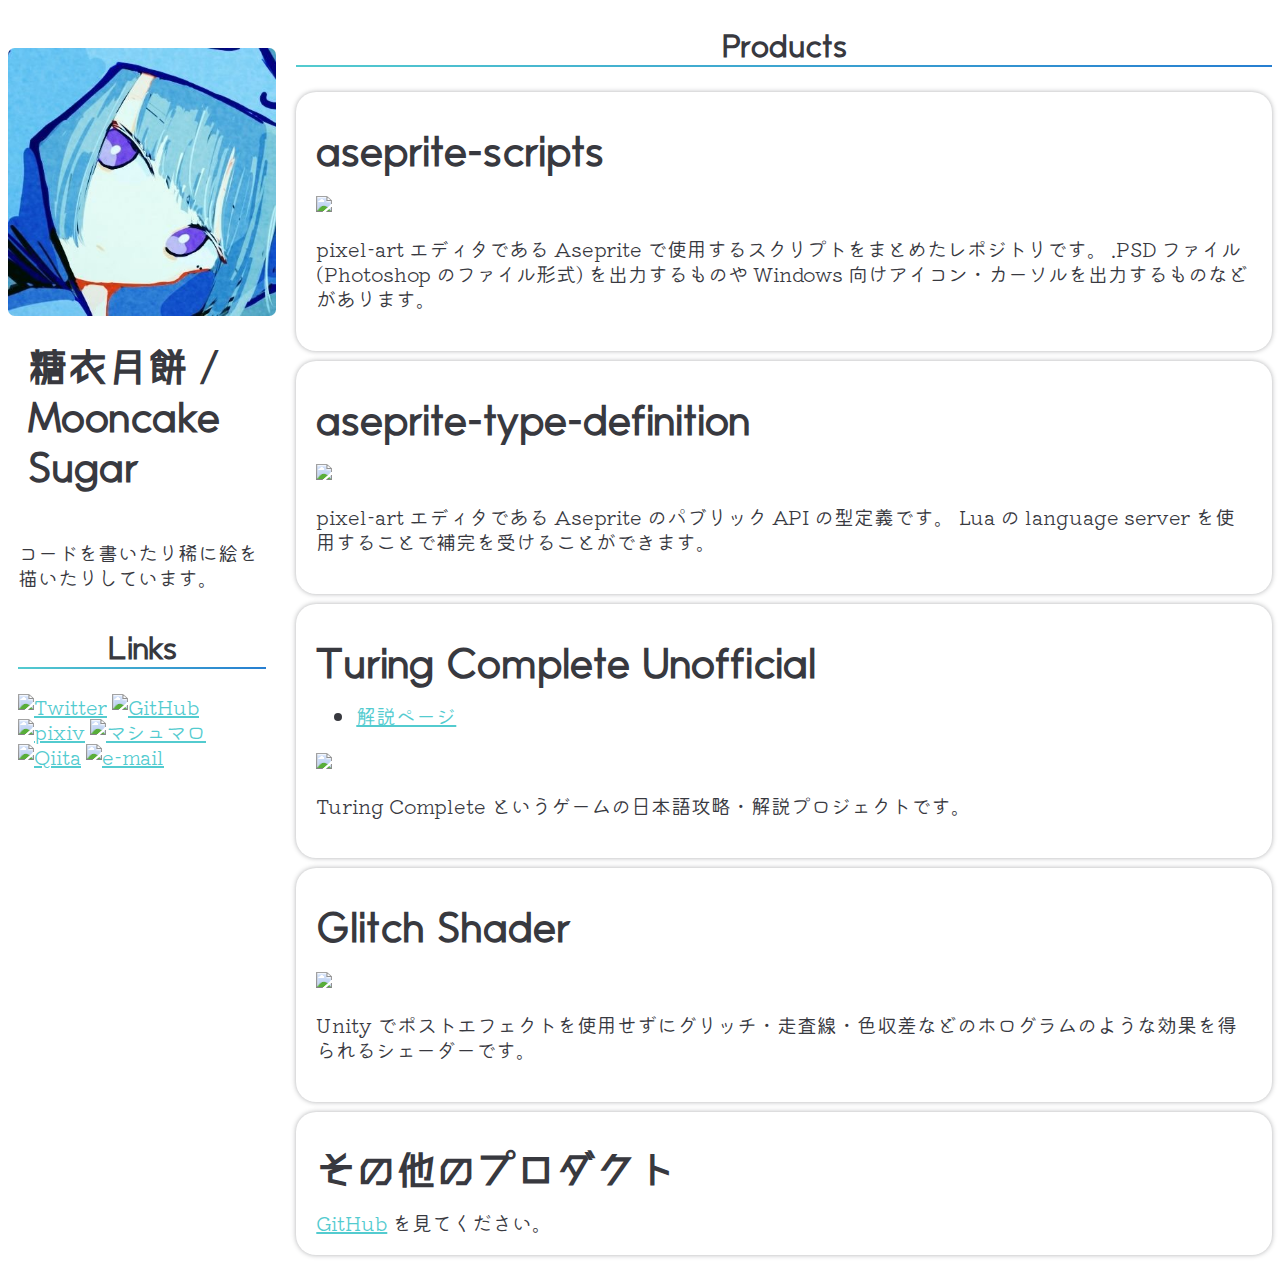
==== index.html @ 3fd4d6c6 "deploy: 6a6ecc25955615f73fea6ab9edac97000a25f76e" ====
<!DOCTYPE html>
<html lang="en">
<head>
  <meta charset="UTF-8">
  <meta http-equiv="X-UA-Compatible" content="IE=edge">
  <meta name="viewport" content="width=device-width, initial-scale=1.0">
  <title>糖衣月餅 / Mooncake Sugar</title>
  <script src="main.js"></script>
  <link rel="stylesheet" href="style/style.css">
  <link rel="stylesheet" href="style/fonts.css">

  <!-- google fonts -->
  <link rel="preconnect" href="https://fonts.googleapis.com">
  <link rel="preconnect" href="https://fonts.gstatic.com" crossorigin>
  <link href="https://fonts.googleapis.com/css2?family=Kiwi+Maru&display=swap" rel="stylesheet">
</head>
<body>
  <main>
    <div id="layout_sidebar">
      <img class="profile" src="imgs/profile.jpg" alt="">
      <h1><span class="no-warp">糖衣月餅</span><span class="divider"> / </span><span class="no-wrap">Mooncake Sugar</span></h1>

      <section>
        <p>
          コードを書いたり稀に絵を描いたりしています。
        </p>
      </section>

      <section>
        <h2>Links</h2>

        <nav>
          <a class="link-badge" href="https://twitter.com/Tsukina_7mochi"><img src="https://img.shields.io/badge/Twitter-%40Tsukina__7mochi-blue?style=flat&logo=twitter" alt="Twitter"></a>
          <a class="link-badge" href="https://github.com/Tsukina-7mochi"><img src="https://img.shields.io/badge/GitHub-Tsukina--7mochi-%2324292f?style=flat&logo=github" alt="GitHub"></a>
          <a class="link-badge" href="https://www.pixiv.net/en/users/16722972"><img src="https://img.shields.io/badge/pixiv-16722972-%230096FA?style=flat&logo=pixiv" alt="pixiv"></a>
          <a class="link-badge" href="https://marshmallow-qa.com/Tsukina_7mochi"><img src="https://img.shields.io/badge/%E3%83%9E%E3%82%B7%E3%83%A5%E3%83%9E%E3%83%AD-Tsukina__7mochi-%23f3969a?style=flat" alt="マシュマロ"></a>
          <a class="link-badge" href="https://qiita.com/Tsukina_7mochi"><img src="https://img.shields.io/badge/Qiita-Tsukina__7mochi-%2355c500?style=flat&logo=qiita" alt="Qiita"></a>
          <a class="link-badge" href="mailto:Tsukina7mochi@gmail.com"><img src="https://img.shields.io/badge/e--mail-Tsukina7mochi%40gmail.com-%23de3838?style=flat&logo=gmail" alt="e-mail"></a>
        </nav>
      </section>
    </div>

    <div id="layout_main">
      <section>
        <h2>Products</h2>

        <article>
          <h1>aseprite-scripts</h1>

          <section>
            <a class="gh-card" href="https://github.com/Tsukina-7mochi/aseprite-scripts"><img src="https://gh-card.dev/repos/Tsukina-7mochi/aseprite-scripts.svg"></a>
          </section>

          <section>
            <p>
              pixel-art エディタである Aseprite で使用するスクリプトをまとめたレポジトリです。
              .PSD ファイル (Photoshop のファイル形式) を出力するものや Windows 向けアイコン・カーソルを出力するものなどがあります。
            </p>
          </section>
        </article>

        <article>
          <h1>aseprite-type-definition</h1>

          <section>
            <a class="gh-card" href="https://github.com/Tsukina-7mochi/aseprite-type-definition"><img src="https://gh-card.dev/repos/Tsukina-7mochi/aseprite-type-definition.svg"></a>
          </section>

          <section>
            <p>
              pixel-art エディタである Aseprite のパブリック API の型定義です。
              Lua の language server を使用することで補完を受けることができます。
            </p>
          </section>
        </article>

        <article>
          <h1>Turing Complete Unofficial</h1>

          <section>
            <ul>
              <li><a class="gh-card" href="https://tsukina-7mochi.github.io/turing-complete-unofficial/">解説ページ</a></li>
            </ul>

            <a class="gh-card" href="https://github.com/Tsukina-7mochi/turing-complete-unofficial"><img src="https://gh-card.dev/repos/Tsukina-7mochi/turing-complete-unofficial.svg"></a>
          </section>

          <section>
            <p>
              Turing Complete というゲームの日本語攻略・解説プロジェクトです。
            </p>
          </section>
        </article>

        <article>
          <h1>Glitch Shader</h1>

          <section>
            <a class="gh-card" href="https://github.com/Tsukina-7mochi/glitch-shader"><img src="https://gh-card.dev/repos/Tsukina-7mochi/glitch-shader.svg"></a>
          </section>

          <section>
            <p>Unity でポストエフェクトを使用せずにグリッチ・走査線・色収差などのホログラムのような効果を得られるシェーダーです。</p>
          </section>
        </article>

        <article>
          <h1>その他のプロダクト</h1>

          <a href="https://github.com/Tsukina-7mochi">GitHub</a> を見てください。
        </article>
      </section>
    </div>
  </main>
</body>
</html>
---- style/style.css ----
body{--c-bg:#FFFFFF;--c-bg-hover:#fafafa;--c-bg-active:whitesmoke;--c-main:#38393f;--c-link:#53cbcf;--c-link-visited:#e7961b;--c-border:#aeb4b6}body.dark{--c-bg:#38393f;--c-bg-hover:#3d3e44;--c-bg-active:#42434a;--c-main:whitesmoke;--c-link:#53cbcf;--c-link-visited:#e7961b;--c-border:#aeb4b6}body{background-color:var(--c-bg);color:var(--c-main)}body a{color:var(--c-link)}body a:visited{color:var(--c-link-visited)}div.no-wrap{word-break:keep-all}a.gh-card>img{display:inline-block;max-width:100%}main{display:flex;gap:1em;max-width:1600px;margin:0 auto;flex-direction:row;font-size:20px;line-height:1.25em;font-family:Kiwi Maru,Arial,Helvetica,sans-serif;font-weight:300}main h1,main h2,main h3,main h4,main h5,main h6{font-family:Makinas-4-Flat,Arial,Helvetica,sans-serif}@media screen and (max-width: 960px){main{flex-direction:column;line-height:1.5em}}main>#layout_sidebar{max-width:380px;display:flex;flex-direction:column;align-items:center}@media screen and (max-width: 960px){main>#layout_sidebar{max-width:40em;margin:0 auto}}main>#layout_sidebar>*{margin-left:.5em;margin-right:.5em}main>#layout_sidebar>h1{line-height:1.25em}main>#layout_sidebar>section>h2{text-align:center}main>#layout_sidebar>section>h2:after{display:block;width:100%;height:2px;margin-top:.25em;content:"";background:linear-gradient(to right,#53cbcf,#267ed1)}main>#layout_sidebar>img.profile{margin-top:2em;max-width:300px;width:100%;border-radius:2.5%}main>#layout_main>section>h2{text-align:center}main>#layout_main>section>h2:after{display:block;width:100%;height:2px;margin-top:.25em;content:"";background:linear-gradient(to right,#53cbcf,#267ed1)}main>#layout_main article{border-radius:1em;box-shadow:0 0 5px #38393f66;padding:1em}main>#layout_main article+article{margin-top:.5em}@media screen and (max-width: 960px){main>#layout_main{max-width:60em}}
/*# sourceMappingURL=style.css.map */
---- style/fonts.css ----
@font-face {
  font-family: 'Makinas-4-Flat';
  src: url('../fonts/Makinas-4-Flat.ttf') format('ttf'),
       url('../fonts/Makinas-4-Flat.woff') format('woff');
}
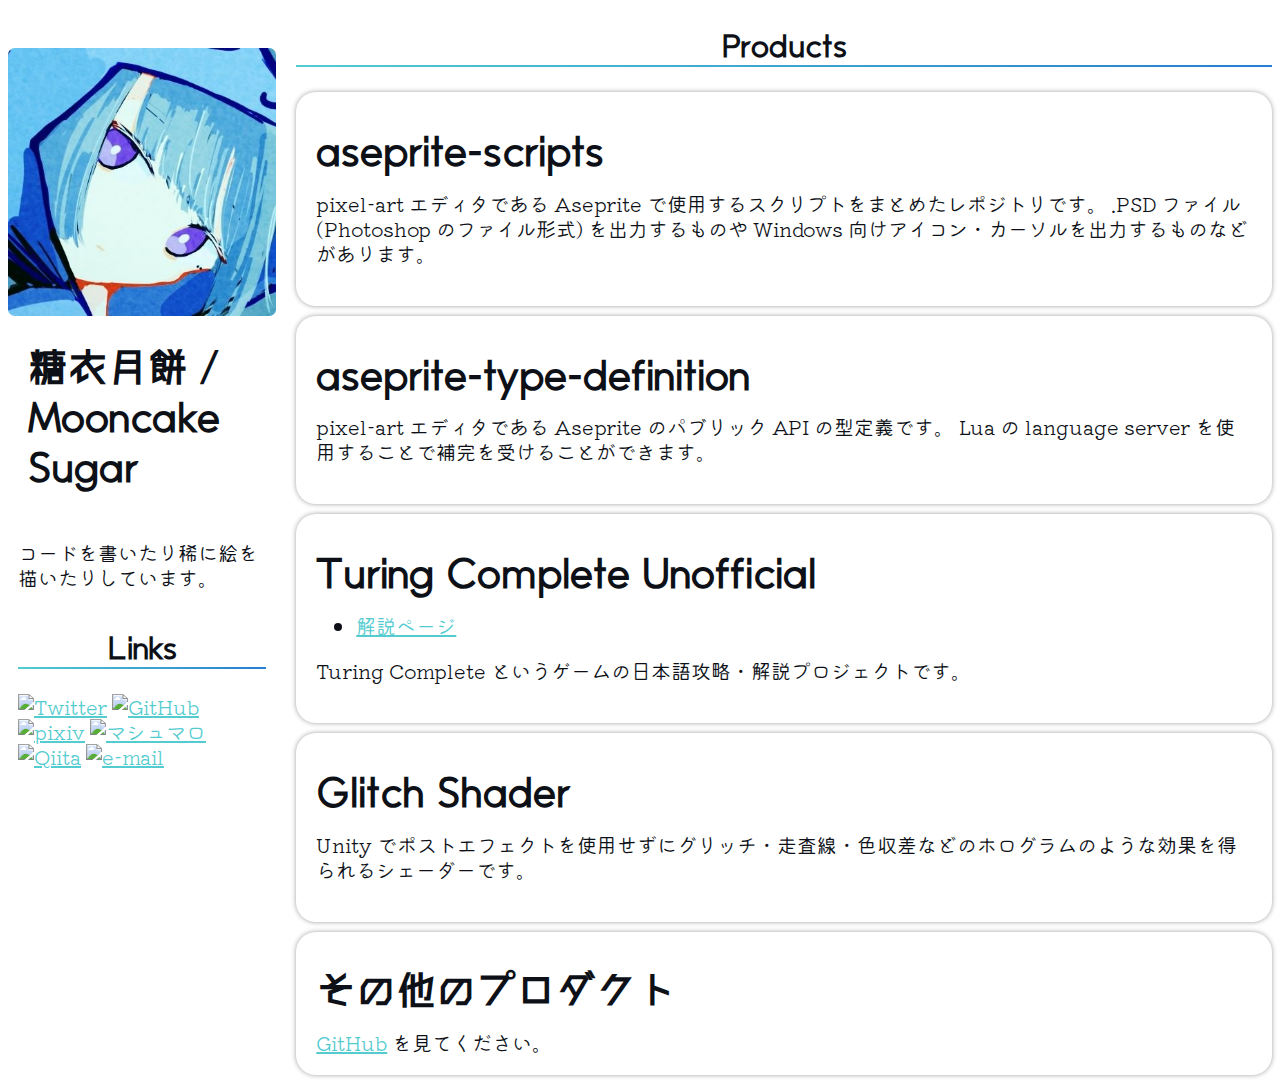
==== commit 77b9e37a: "deploy: 9c33e17472f98faad9b242df376dda192faa7ea9" ====
--- a/index.html
+++ b/index.html
@@ -13,6 +13,9 @@
   <link rel="preconnect" href="https://fonts.googleapis.com">
   <link rel="preconnect" href="https://fonts.gstatic.com" crossorigin>
   <link href="https://fonts.googleapis.com/css2?family=Kiwi+Maru&display=swap" rel="stylesheet">
+
+  <!-- GitHub cards -->
+  <script defer src="https://tarptaeya.github.io/repo-card/repo-card.js"></script>
 </head>
 <body>
   <main>
@@ -48,7 +51,7 @@
           <h1>aseprite-scripts</h1>
 
           <section>
-            <a class="gh-card" href="https://github.com/Tsukina-7mochi/aseprite-scripts"><img src="https://gh-card.dev/repos/Tsukina-7mochi/aseprite-scripts.svg"></a>
+            <div class="repo-card" data-repo="Tsukina-7mochi/aseprite-scripts"></div>
           </section>
 
           <section>
@@ -63,7 +66,7 @@
           <h1>aseprite-type-definition</h1>
 
           <section>
-            <a class="gh-card" href="https://github.com/Tsukina-7mochi/aseprite-type-definition"><img src="https://gh-card.dev/repos/Tsukina-7mochi/aseprite-type-definition.svg"></a>
+            <div class="repo-card" data-repo="Tsukina-7mochi/aseprite-type-definition"></div>
           </section>
 
           <section>
@@ -79,10 +82,10 @@
 
           <section>
             <ul>
-              <li><a class="gh-card" href="https://tsukina-7mochi.github.io/turing-complete-unofficial/">解説ページ</a></li>
+              <li><a href="https://tsukina-7mochi.github.io/turing-complete-unofficial/">解説ページ</a></li>
             </ul>
 
-            <a class="gh-card" href="https://github.com/Tsukina-7mochi/turing-complete-unofficial"><img src="https://gh-card.dev/repos/Tsukina-7mochi/turing-complete-unofficial.svg"></a>
+            <div class="repo-card" data-repo="Tsukina-7mochi/turing-complete-unofficial"></div>
           </section>
 
           <section>
@@ -96,7 +99,7 @@
           <h1>Glitch Shader</h1>
 
           <section>
-            <a class="gh-card" href="https://github.com/Tsukina-7mochi/glitch-shader"><img src="https://gh-card.dev/repos/Tsukina-7mochi/glitch-shader.svg"></a>
+            <div class="repo-card" data-repo="Tsukina-7mochi/glitch-shader"></div>
           </section>
 
           <section>
--- a/style/style.css
+++ b/style/style.css
@@ -1,2 +1,2 @@
-body{--c-bg:#FFFFFF;--c-bg-hover:#fafafa;--c-bg-active:whitesmoke;--c-main:#38393f;--c-link:#53cbcf;--c-link-visited:#e7961b;--c-border:#aeb4b6}body.dark{--c-bg:#38393f;--c-bg-hover:#3d3e44;--c-bg-active:#42434a;--c-main:whitesmoke;--c-link:#53cbcf;--c-link-visited:#e7961b;--c-border:#aeb4b6}body{background-color:var(--c-bg);color:var(--c-main)}body a{color:var(--c-link)}body a:visited{color:var(--c-link-visited)}div.no-wrap{word-break:keep-all}a.gh-card>img{display:inline-block;max-width:100%}main{display:flex;gap:1em;max-width:1600px;margin:0 auto;flex-direction:row;font-size:20px;line-height:1.25em;font-family:Kiwi Maru,Arial,Helvetica,sans-serif;font-weight:300}main h1,main h2,main h3,main h4,main h5,main h6{font-family:Makinas-4-Flat,Arial,Helvetica,sans-serif}@media screen and (max-width: 960px){main{flex-direction:column;line-height:1.5em}}main>#layout_sidebar{max-width:380px;display:flex;flex-direction:column;align-items:center}@media screen and (max-width: 960px){main>#layout_sidebar{max-width:40em;margin:0 auto}}main>#layout_sidebar>*{margin-left:.5em;margin-right:.5em}main>#layout_sidebar>h1{line-height:1.25em}main>#layout_sidebar>section>h2{text-align:center}main>#layout_sidebar>section>h2:after{display:block;width:100%;height:2px;margin-top:.25em;content:"";background:linear-gradient(to right,#53cbcf,#267ed1)}main>#layout_sidebar>img.profile{margin-top:2em;max-width:300px;width:100%;border-radius:2.5%}main>#layout_main>section>h2{text-align:center}main>#layout_main>section>h2:after{display:block;width:100%;height:2px;margin-top:.25em;content:"";background:linear-gradient(to right,#53cbcf,#267ed1)}main>#layout_main article{border-radius:1em;box-shadow:0 0 5px #38393f66;padding:1em}main>#layout_main article+article{margin-top:.5em}@media screen and (max-width: 960px){main>#layout_main{max-width:60em}}
+:root{--c-bg:#FFFFFF;--c-bg-hover:#fafafa;--c-bg-active:whitesmoke;--c-main:#0D1117;--c-link:#53cbcf;--c-link-visited:#e7961b;--c-border:#aeb4b6;--c-shadow:rgba(13, 17, 23, .4)}@media (prefers-color-scheme: dark){:root{--c-bg:#0D1117;--c-bg-hover:#11161e;--c-bg-active:#141b24;--c-main:whitesmoke;--c-link:#53cbcf;--c-link-visited:#e7961b;--c-border:#aeb4b6;--c-shadow:rgba(255, 255, 255, .4)}}body{background-color:var(--c-bg);color:var(--c-main)}body a{color:var(--c-link)}body a:visited{color:var(--c-link-visited)}div.no-wrap{word-break:keep-all}a.gh-card>img{display:inline-block;max-width:100%}main{display:flex;gap:1em;max-width:1600px;margin:0 auto;flex-direction:row;font-size:20px;line-height:1.25em;font-family:Kiwi Maru,Arial,Helvetica,sans-serif;font-weight:300}main h1,main h2,main h3,main h4,main h5,main h6{font-family:Makinas-4-Flat,Arial,Helvetica,sans-serif}@media screen and (max-width: 960px){main{flex-direction:column;line-height:1.5em}}main>#layout_sidebar{max-width:380px;display:flex;flex-direction:column;align-items:center}@media screen and (max-width: 960px){main>#layout_sidebar{max-width:40em;margin:0 auto}}main>#layout_sidebar>*{margin-left:.5em;margin-right:.5em}main>#layout_sidebar>h1{line-height:1.25em}main>#layout_sidebar>section>h2{text-align:center}main>#layout_sidebar>section>h2:after{display:block;width:100%;height:2px;margin-top:.25em;content:"";background:linear-gradient(to right,#53cbcf,#267ed1)}main>#layout_sidebar>img.profile{margin-top:2em;max-width:300px;width:100%;border-radius:2.5%}main>#layout_main>section>h2{text-align:center}main>#layout_main>section>h2:after{display:block;width:100%;height:2px;margin-top:.25em;content:"";background:linear-gradient(to right,#53cbcf,#267ed1)}main>#layout_main article{border-radius:1em;box-shadow:0 0 5px var(--c-shadow);padding:1em}@media (prefers-color-scheme: dark){main>#layout_main article{box-shadow:unset;border:2px solid var(--c-border)}}main>#layout_main article+article{margin-top:.5em}@media screen and (max-width: 960px){main>#layout_main{max-width:60em}}
 /*# sourceMappingURL=style.css.map */
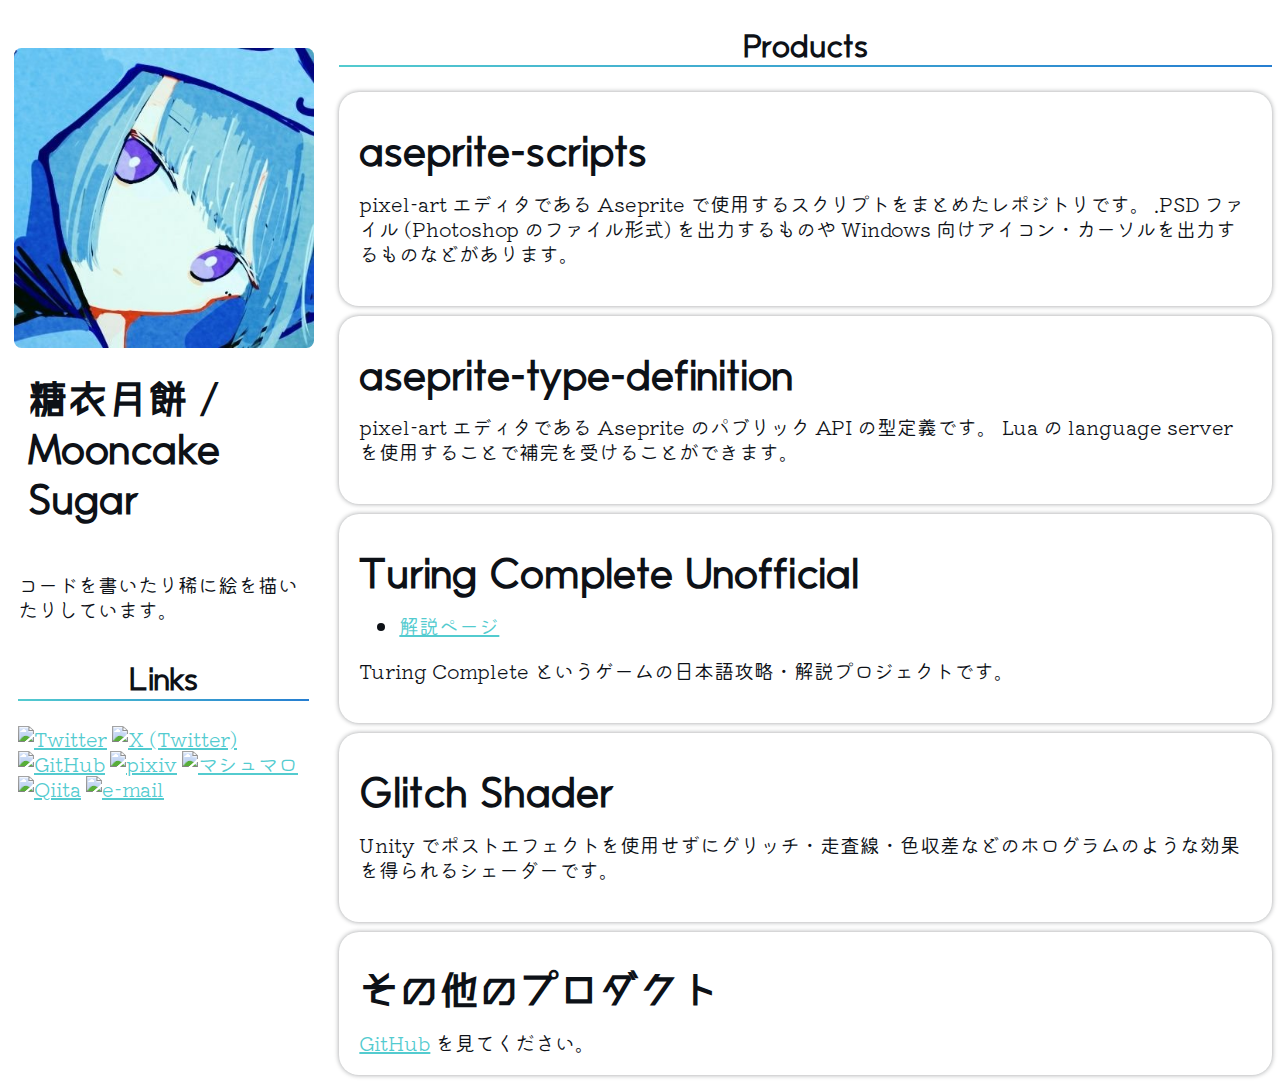
==== commit bc91c32a: "deploy: c3772356d3b4b34e5b46ccac765630542859d760" ====
--- a/index.html
+++ b/index.html
@@ -5,6 +5,15 @@
   <meta http-equiv="X-UA-Compatible" content="IE=edge">
   <meta name="viewport" content="width=device-width, initial-scale=1.0">
   <title>糖衣月餅 / Mooncake Sugar</title>
+  <meta property="og:title" content="糖衣月餅 / Mooncake Sugar">
+  <meta property="og:description" content="A personal page of Mooncake Sugar">
+  <meta property="og:type" content="website">
+  <meta property="og:image" content="https://tsukina-7mochi.github.io/mypage/imgs/profile.jpg">
+  <meta property="og:url" content="https://ts7m.net">
+  <meta name="twitter:card" content="summary">
+  <meta name="twitter:title" content="糖衣月餅 / Mooncake Sugar">
+  <meta name="twitter:description" content="A personal page of Mooncake Sugar">
+
   <script src="main.js"></script>
   <link rel="stylesheet" href="style/style.css">
   <link rel="stylesheet" href="style/fonts.css">
@@ -34,6 +43,7 @@
 
         <nav>
           <a class="link-badge" href="https://twitter.com/Tsukina_7mochi"><img src="https://img.shields.io/badge/Twitter-%40Tsukina__7mochi-blue?style=flat&logo=twitter" alt="Twitter"></a>
+          <a class="link-badge" href="https://x.com/Tsukina_7mochi"><img src="https://img.shields.io/badge/X-%40Tsukina__7mochi-black?style=flat&logo=x" alt="X (Twitter)"></a>
           <a class="link-badge" href="https://github.com/Tsukina-7mochi"><img src="https://img.shields.io/badge/GitHub-Tsukina--7mochi-%2324292f?style=flat&logo=github" alt="GitHub"></a>
           <a class="link-badge" href="https://www.pixiv.net/en/users/16722972"><img src="https://img.shields.io/badge/pixiv-16722972-%230096FA?style=flat&logo=pixiv" alt="pixiv"></a>
           <a class="link-badge" href="https://marshmallow-qa.com/Tsukina_7mochi"><img src="https://img.shields.io/badge/%E3%83%9E%E3%82%B7%E3%83%A5%E3%83%9E%E3%83%AD-Tsukina__7mochi-%23f3969a?style=flat" alt="マシュマロ"></a>
@@ -116,4 +126,4 @@
     </div>
   </main>
 </body>
-</html>+</html>
